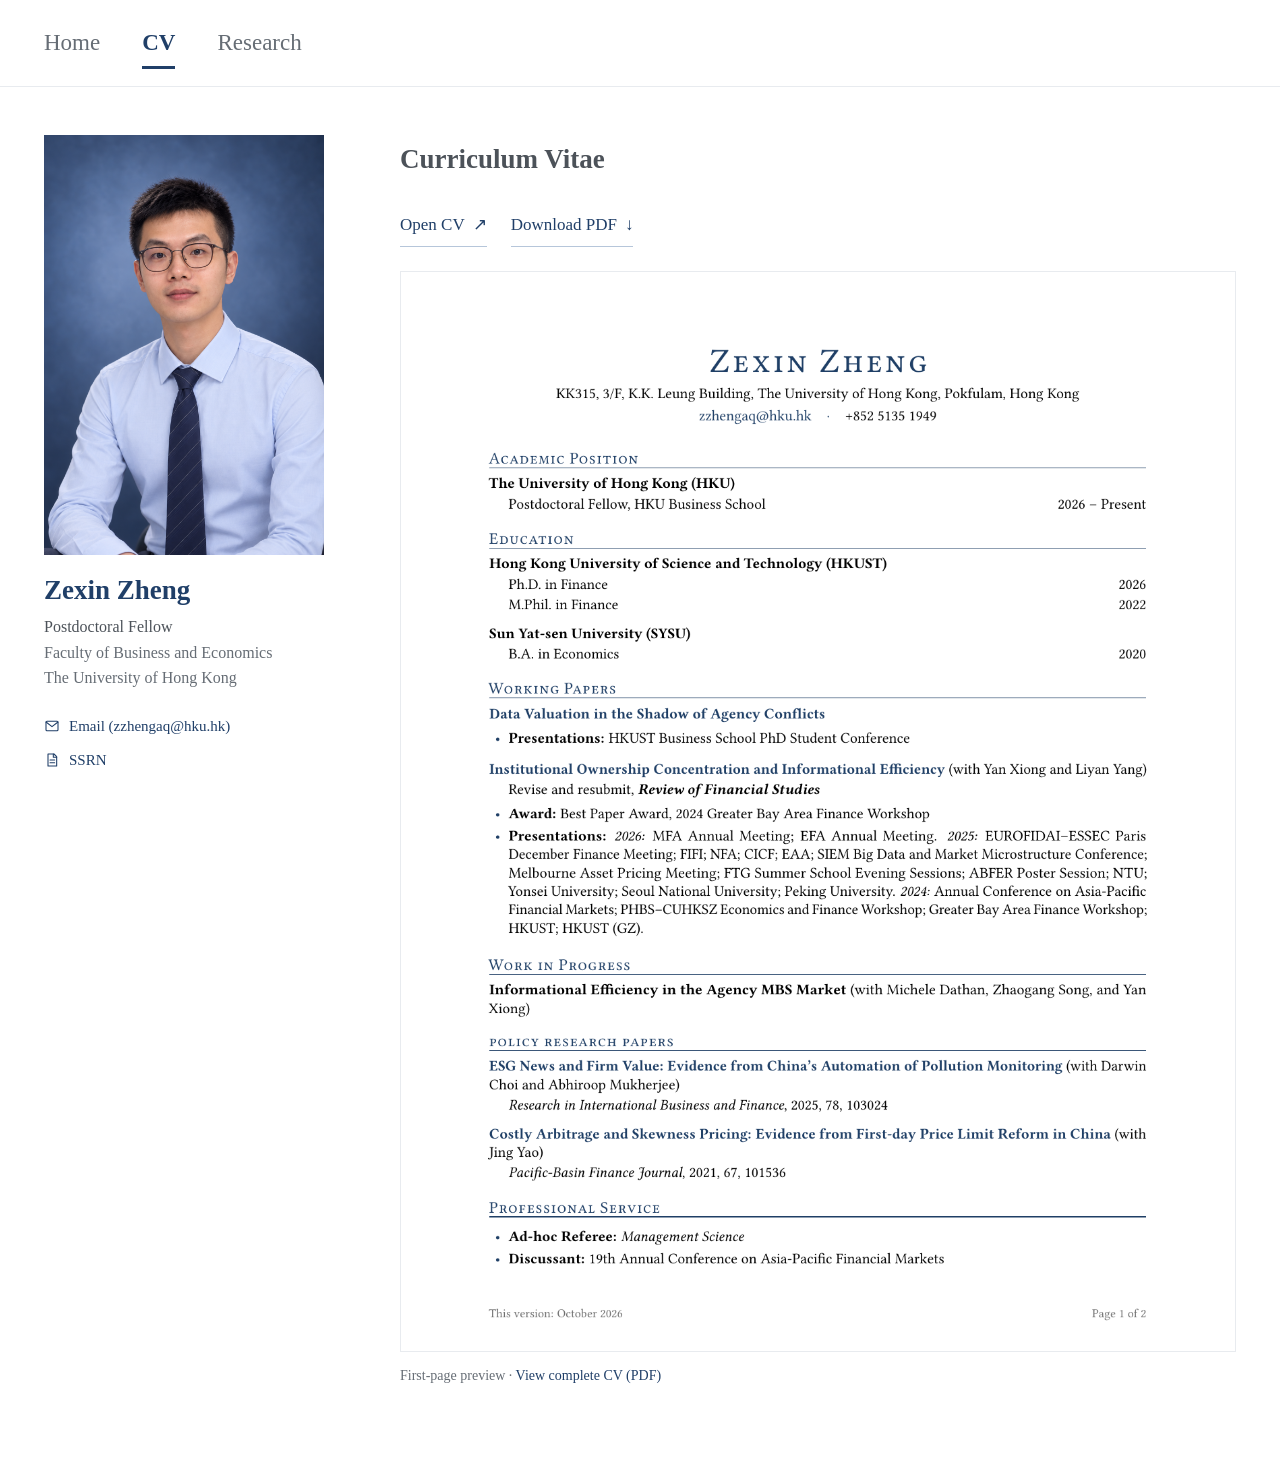
==== cv.html @ e6f3c89e "Publish personal website" ====
<!doctype html>
<html lang="en">
<head>
  <meta charset="utf-8">
  <meta name="viewport" content="width=device-width, initial-scale=1">
  <title>CV | Zexin Zheng</title>
  <meta name="description" content="Curriculum vitae of Zexin Zheng.">
  <meta name="theme-color" content="#203f68">
  <meta property="og:title" content="CV | Zexin Zheng">
  <meta property="og:description" content="Curriculum vitae of Zexin Zheng.">
  <meta property="og:type" content="website">
  <link rel="icon" href="assets/favicon.svg" type="image/svg+xml">
  <link rel="stylesheet" href="styles.css">
</head>
<body class="page-cv">
  <a class="skip-link" href="#main">Skip to content</a>
  <header class="site-header">
    <nav class="navigation container" aria-label="Main navigation">
        <a href="index.html">Home</a>
        <a href="cv.html" aria-current="page">CV</a>
        <a href="research.html">Research</a>
    </nav>
  </header>
  <div class="layout container">
    <aside class="profile" aria-label="About Zexin Zheng">
      <img class="portrait" src="assets/headshot2.png" width="1024" height="1536" alt="Zexin Zheng" fetchpriority="high">
      <div class="profile-info">
        <p class="profile-name">Zexin Zheng</p>
        <p class="profile-affiliation"><span class="profile-role">Postdoctoral Fellow</span><br>Faculty of Business and Economics<br>The University of Hong Kong</p>
        <ul class="contact-list" aria-label="Contact and research profile">
          <li><a href="mailto:zzhengaq@hku.hk"><svg viewBox="0 0 24 24" aria-hidden="true"><rect x="3" y="5" width="18" height="14" rx="1.5"/><path d="m3 6 9 7 9-7"/></svg><span>Email <span class="email-address">(zzhengaq@hku.hk)</span></span></a></li>
          <li><a href="https://papers.ssrn.com/sol3/cf_dev/AbsByAuth.cfm?per_id=4319232" target="_blank" rel="noopener noreferrer"><svg viewBox="0 0 24 24" aria-hidden="true"><path d="M6 3h9l4 4v14H6z"/><path d="M14 3v5h5M9 12h7M9 16h7"/></svg><span>SSRN<span class="sr-only"> (opens in a new tab)</span></span></a></li>
        </ul>
      </div>
    </aside>
    <main id="main" tabindex="-1">
      <h1 class="section-title">Curriculum Vitae</h1>
      <div class="cv-actions">
        <a class="text-action" href="assets/Zexin-Zheng-CV.pdf" target="_blank" rel="noopener">Open CV <span aria-hidden="true">↗</span><span class="sr-only"> (PDF, opens in a new tab)</span></a>
        <a class="text-action" href="assets/Zexin-Zheng-CV.pdf" download="Zexin-Zheng-CV.pdf">Download PDF <span aria-hidden="true">↓</span></a>
      </div>
      <a class="cv-preview-link" href="assets/Zexin-Zheng-CV.pdf" target="_blank" rel="noopener" aria-label="Open the complete curriculum vitae as a PDF"><img class="cv-preview" src="assets/cv-preview.png" alt="First page of Zexin Zheng's curriculum vitae. Open the PDF for the complete, accessible document."></a><p class="cv-caption">First-page preview · <a href="assets/Zexin-Zheng-CV.pdf" target="_blank" rel="noopener">View complete CV (PDF)</a></p>
    </main>
  </div>
</body>
</html>
---- styles.css ----
:root {
  --accent: #203f68;
  --accent-hover: #42668f;
  --text: #4c5259;
  --muted: #666d75;
  --rule: #e8ebef;
  --soft: #f4f6f9;
  --portrait-width: 280px;
}
* { box-sizing: border-box; }
html { color-scheme: light; }
body { margin: 0; background: #fff; color: var(--text); font-family: Georgia, 'Times New Roman', serif; font-size: 19px; line-height: 1.65; -webkit-text-size-adjust: 100%; }
a { color: var(--accent); text-decoration: none; text-underline-offset: 4px; }
a:hover { color: var(--accent-hover); text-decoration: underline; }
a:focus-visible, summary:focus-visible { outline: 2px solid var(--accent); outline-offset: 5px; border-radius: 1px; }
.container { width: min(100% - 88px, 1280px); margin-inline: auto; }
.site-header { border-bottom: 1px solid var(--rule); }
.navigation { display: flex; align-items: center; gap: 42px; min-height: 86px; }
.navigation a { position: relative; display: flex; align-items: center; align-self: stretch; color: var(--muted); font-size: 23px; }
.navigation a[aria-current="page"] { color: var(--accent); font-weight: 700; }
.navigation a[aria-current="page"]::after { content: ''; position: absolute; bottom: 17px; left: 0; right: 0; height: 3px; background: var(--accent); }
.navigation a:hover { color: var(--accent); text-decoration: none; }
.layout { display: grid; grid-template-columns: var(--portrait-width) minmax(0, 1fr); gap: 76px; align-items: start; margin-block: 48px 80px; }
.profile { min-width: 0; }
.portrait { display: block; width: 100%; height: auto; border-radius: 0; }
.profile-name { margin: 18px 0 6px; font-size: 27px; font-weight: 700; line-height: 1.3; color: var(--accent); }
.profile-affiliation { margin: 0; font-size: 16px; line-height: 1.6; color: var(--muted); }
.profile-role { color: var(--text); }
.contact-list { padding: 0; margin: 23px 0 0; list-style: none; font-size: 15px; }
.contact-list li + li { margin-top: 9px; }
.contact-list a { display: flex; align-items: baseline; gap: 9px; width: fit-content; }
.contact-list svg { align-self: center; width: 16px; height: 16px; flex: 0 0 16px; fill: none; stroke: currentColor; stroke-width: 1.6; stroke-linecap: round; stroke-linejoin: round; }
.email-address { white-space: nowrap; }
main { min-width: 0; padding-top: 6px; }
main:focus { outline: none; }
.welcome { font-size: 27px; line-height: 1.4; font-weight: 400; margin: 0 0 29px; }
.biography { max-width: 850px; font-size: 21px; line-height: 1.75; }
.biography p { margin: 0 0 28px; }
.biography a, .biography strong { color: var(--accent); font-weight: 700; }
.section-title { color: var(--text); font-size: 27px; line-height: 1.35; margin: 0 0 26px; }
.research-section + .research-section { margin-top: 46px; padding-top: 32px; border-top: 1px solid var(--rule); }
.paper + .paper { margin-top: 34px; }
.paper-title { color: var(--accent); font-size: 21px; line-height: 1.5; margin: 0 0 3px; font-weight: 700; }
.coauthors { color: var(--muted); font-size: 18px; margin: 0; }
.paper-status { font-size: 17px; font-style: italic; color: var(--accent); margin: 6px 0 0; }
.paper-notes { font-size: 16px; line-height: 1.65; margin: 15px 0 12px; padding-left: 21px; }
.paper-notes li + li { margin-top: 7px; }
.note-label { font-weight: 700; }
.presentations { margin-top: 2px; }
.presentation-entry { display: block; margin-top: 3px; }
.presentation-year { font-variant-numeric: tabular-nums; }
.abstract { margin-top: 13px; font-size: 17px; }
.abstract summary { display: flex; align-items: center; gap: 6px; width: fit-content; min-height: 38px; padding: 3px 8px 3px 0; cursor: pointer; color: var(--accent); list-style: none; }
.abstract summary::-webkit-details-marker { display: none; }
.toggle-symbol::before { content: '[+]'; }
.abstract[open] .toggle-symbol::before { content: '[−]'; }
.abstract summary:hover { text-decoration: underline; text-underline-offset: 4px; }
.abstract > p { margin: 10px 0 0; padding: 15px 20px; border-left: 2px solid #b6c6da; background: var(--soft); line-height: 1.75; }
.publication { margin: 5px 0 0; font-size: 17px; }
.compact-paper + .compact-paper { margin-top: 27px; }
.cv-actions { display: flex; flex-wrap: wrap; gap: 24px; margin-bottom: 24px; font-size: 17px; }
.text-action { display: inline-flex; align-items: center; gap: 8px; min-height: 44px; border-bottom: 1px solid #b6c6da; }
.cv-preview-link { display: block; border: 1px solid var(--rule); }
.cv-preview { display: block; width: 100%; height: auto; }
.cv-caption { font-size: 14px; color: var(--muted); margin: 12px 0 0; }
.skip-link { position: absolute; top: -100px; left: 15px; padding: 8px 12px; background: white; z-index: 5; }
.skip-link:focus { top: 8px; }
.sr-only { position: absolute; width: 1px; height: 1px; padding: 0; margin: -1px; overflow: hidden; clip: rect(0,0,0,0); white-space: nowrap; border: 0; }
@media (min-width: 1600px) {
  :root { --portrait-width: 310px; }
  .layout { gap: 86px; }
}
@media (max-width: 1050px) {
  :root { --portrait-width: 250px; }
  .container { width: calc(100% - 64px); }
  .layout { gap: 44px; }
  .biography { font-size: 19px; }
  .contact-list { font-size: 14px; }
}
@media (max-width: 760px) {
  .container { width: calc(100% - 40px); }
  .navigation { min-height: 72px; gap: 33px; }
  .navigation a { font-size: 21px; }
  .navigation a[aria-current="page"]::after { bottom: 12px; }
  .layout { grid-template-columns: 1fr; gap: 36px; margin-block: 30px 54px; }
  .profile { text-align: center; }
  .portrait { width: min(220px, 72%); height: auto; margin-inline: auto; }
  .profile-name { font-size: 27px; margin-top: 16px; }
  .profile-affiliation { font-size: 15px; }
  .contact-list { display: flex; flex-wrap: wrap; justify-content: center; gap: 8px 22px; margin-top: 15px; font-size: 14px; }
  .contact-list li + li { margin-top: 0; }
  .contact-list a { min-height: 36px; align-items: center; }
  main { border-top: 1px solid var(--rule); padding-top: 29px; }
  .welcome { font-size: 25px; margin-bottom: 22px; }
  .biography { font-size: 18px; line-height: 1.75; }
  .biography p { margin-bottom: 22px; }
  .section-title { font-size: 25px; margin-bottom: 22px; }
  .paper-title { font-size: 20px; }
  .coauthors { font-size: 17px; }
  .paper-notes { font-size: 15px; }
  .abstract { font-size: 16px; }
  .abstract summary { min-height: 44px; }
  .abstract > p { padding: 13px 15px; }
  .research-section + .research-section { margin-top: 34px; padding-top: 27px; }
}
@media print {
  .site-header, .skip-link, .profile, .cv-actions { display: none; }
  .container { width: 100%; }
  .layout { display: block; margin: 0; }
  main { border: 0; }
  body { font-size: 11pt; }
  .paper { break-inside: avoid; }
  a { color: var(--text); }
}
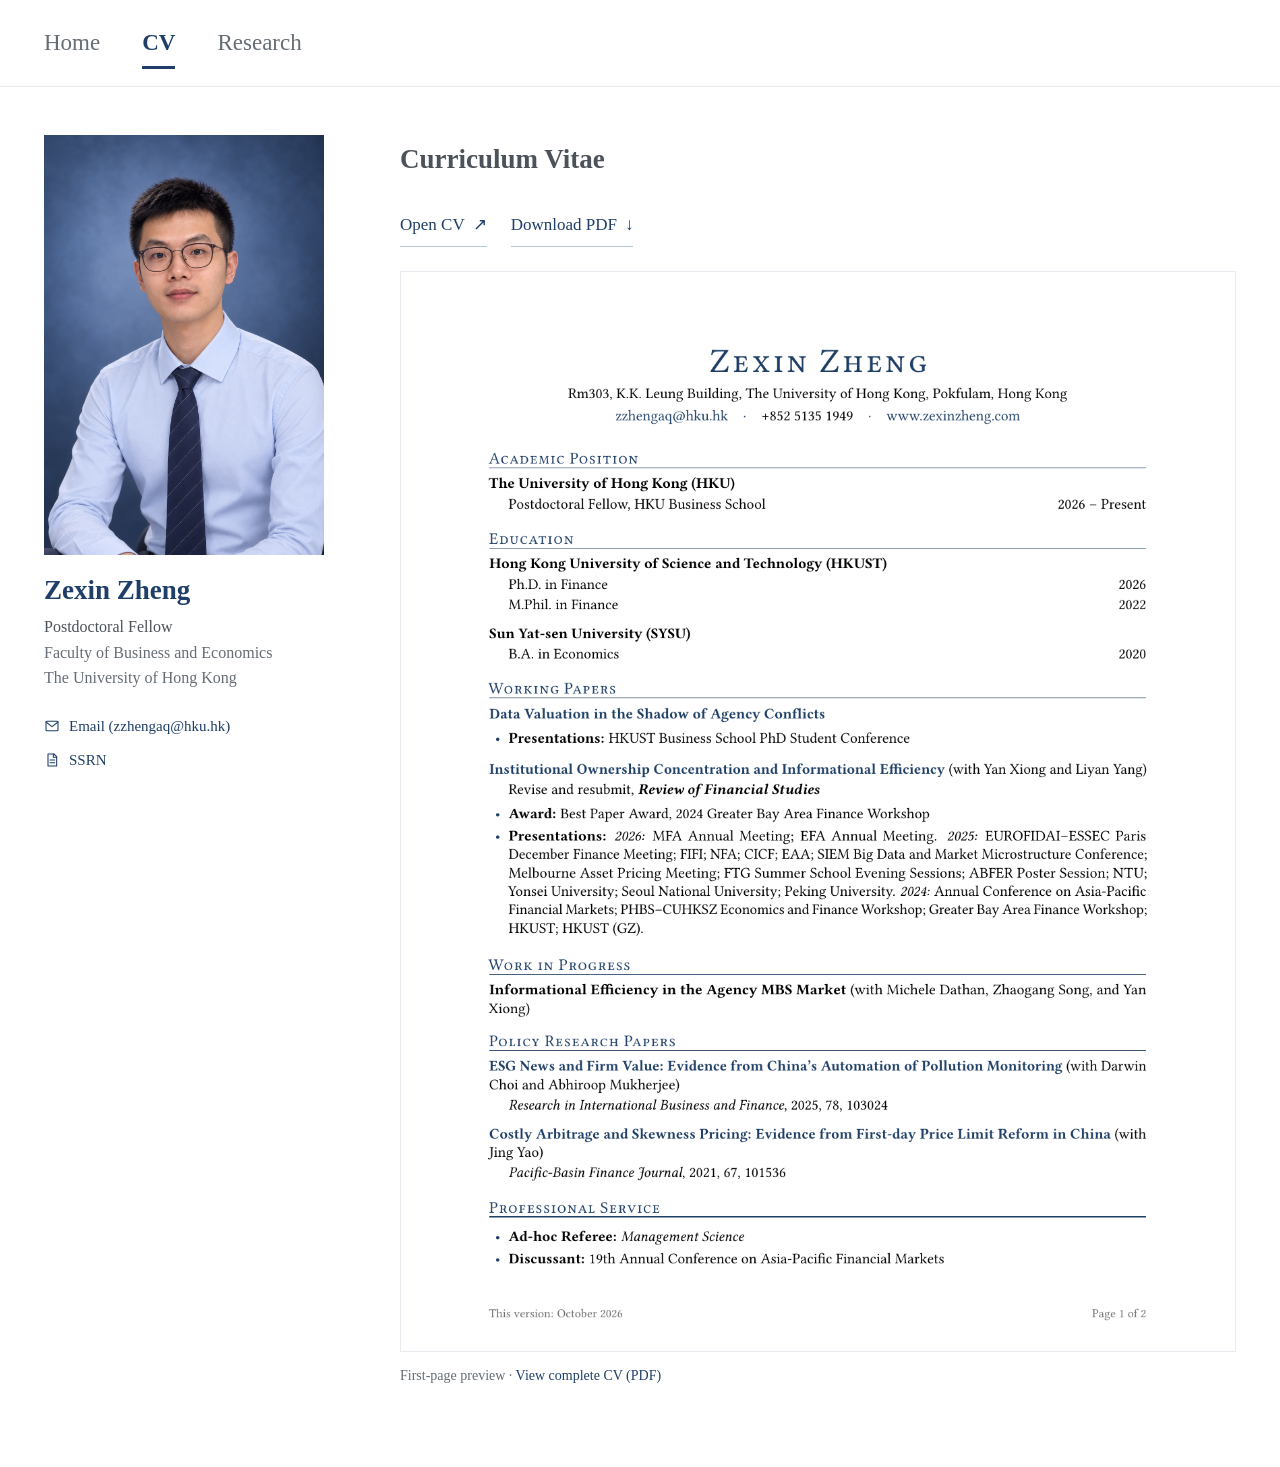
==== commit 6f1731a3: "updated website" ====
--- a/cv.html
+++ b/cv.html
@@ -9,7 +9,7 @@
   <meta property="og:title" content="CV | Zexin Zheng">
   <meta property="og:description" content="Curriculum vitae of Zexin Zheng.">
   <meta property="og:type" content="website">
-  <link rel="icon" href="assets/favicon.svg" type="image/svg+xml">
+  <link rel="icon" href="assets/favicon.png" type="image/png" sizes="96x96">
   <link rel="stylesheet" href="styles.css">
 </head>
 <body class="page-cv">
--- a/styles.css
+++ b/styles.css
@@ -91,6 +91,9 @@
   .contact-list li + li { margin-top: 0; }
   .contact-list a { min-height: 36px; align-items: center; }
   main { border-top: 1px solid var(--rule); padding-top: 29px; }
+  /* On mobile, show the profile on Home and go straight to content elsewhere. */
+  .page-cv .profile, .page-research .profile { display: none; }
+  .page-cv main, .page-research main { border-top: 0; padding-top: 0; }
   .welcome { font-size: 25px; margin-bottom: 22px; }
   .biography { font-size: 18px; line-height: 1.75; }
   .biography p { margin-bottom: 22px; }
